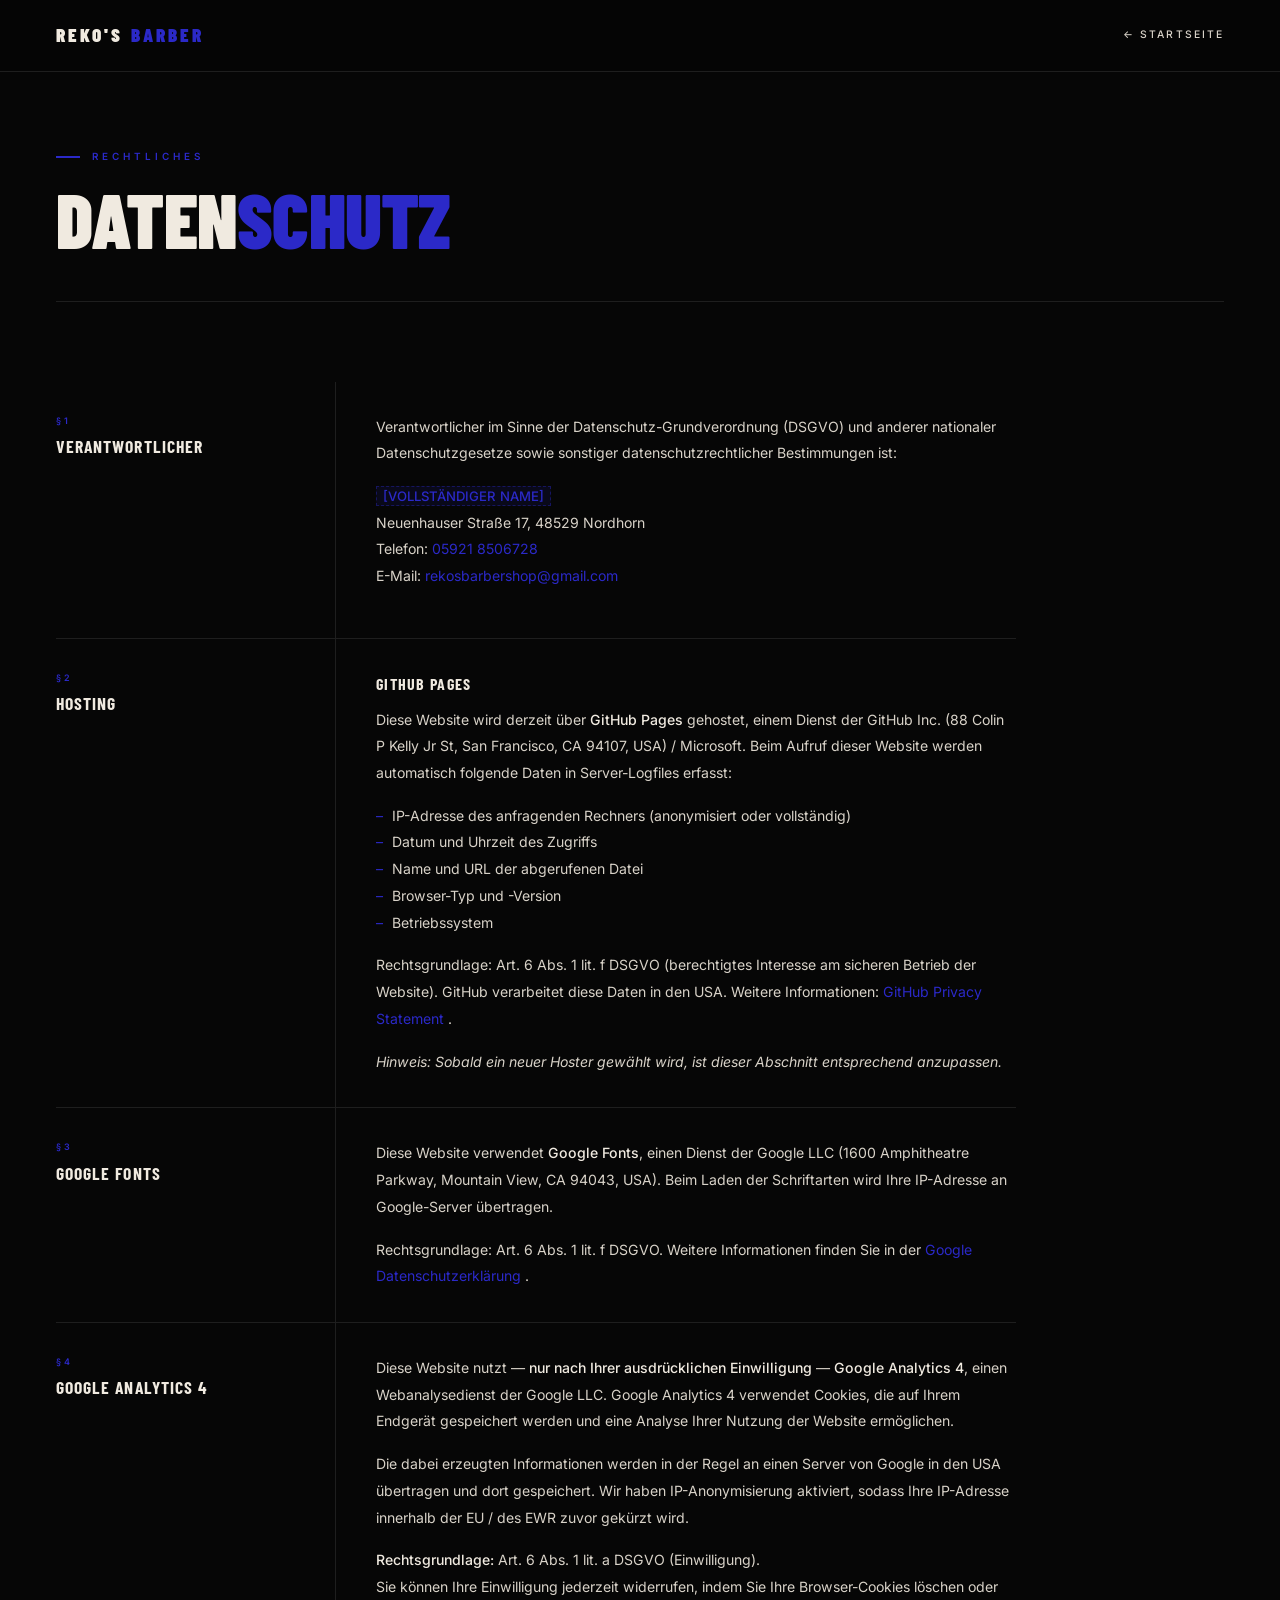
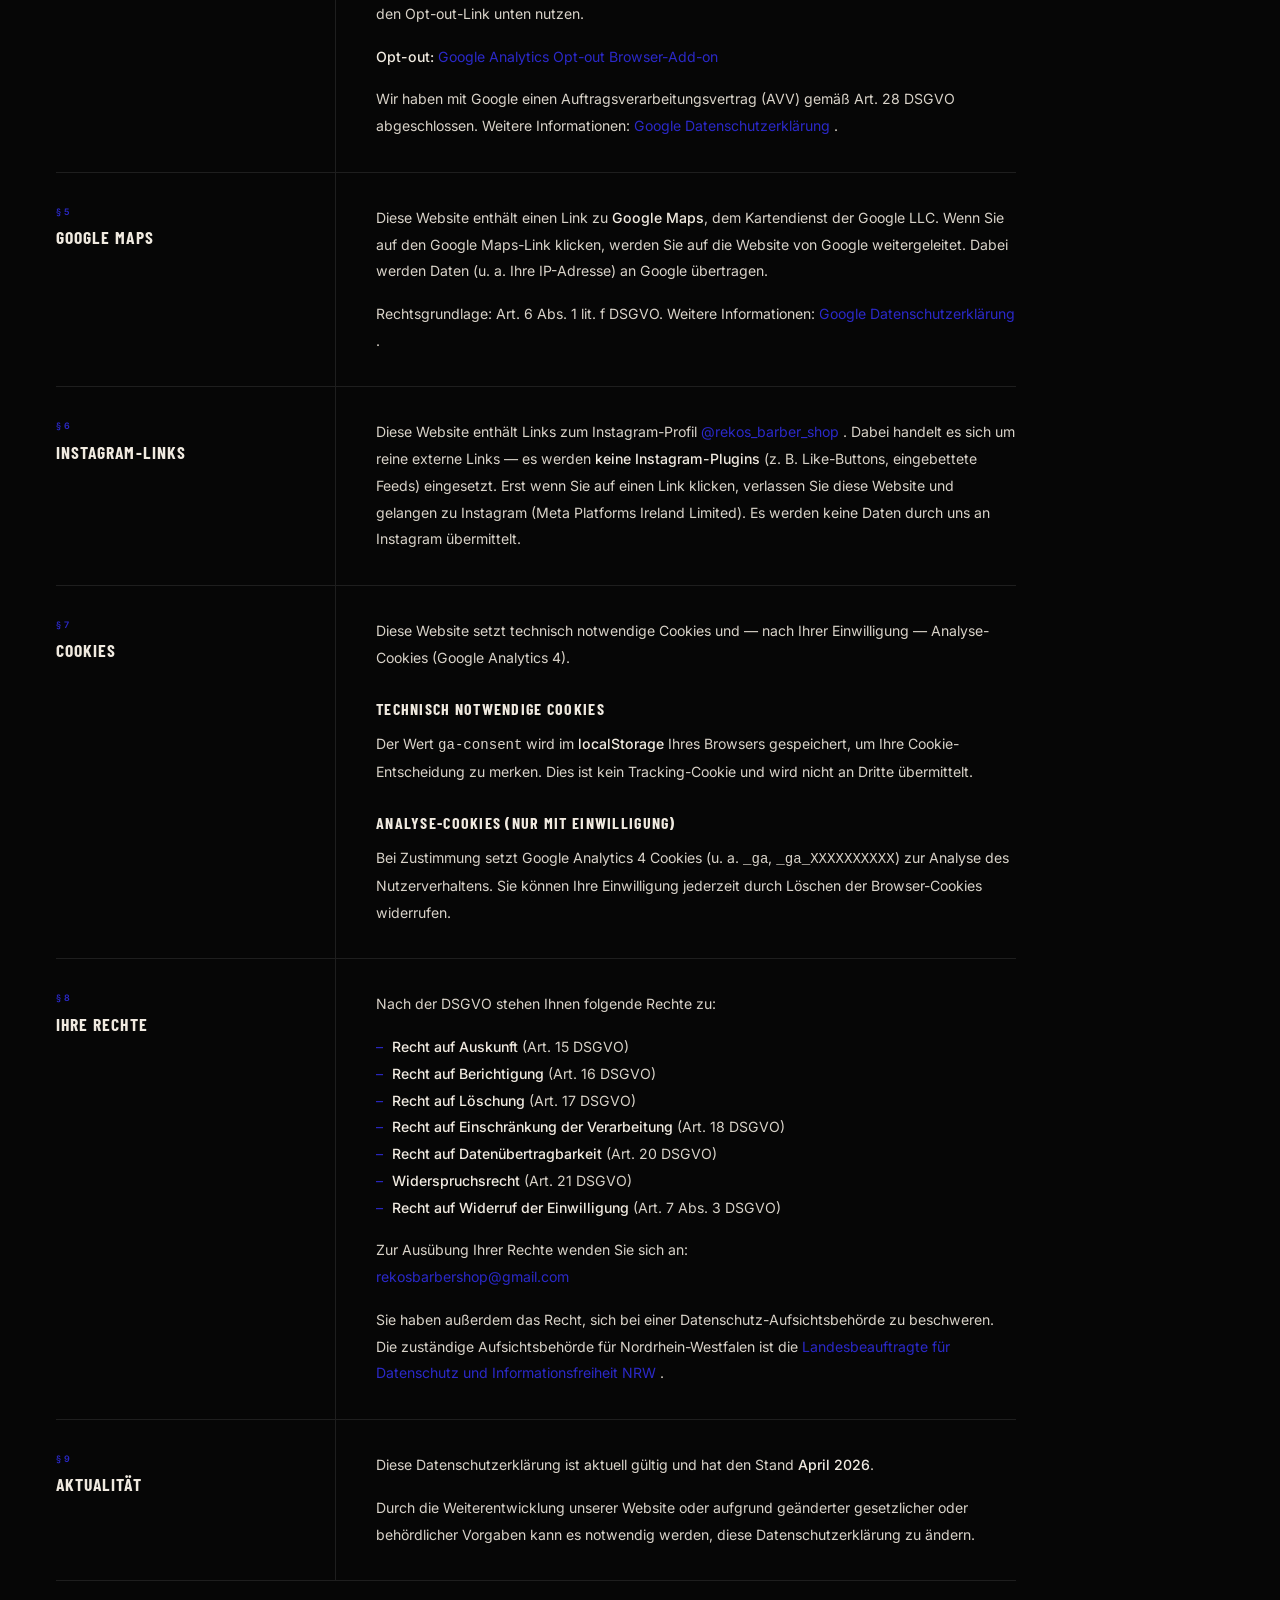
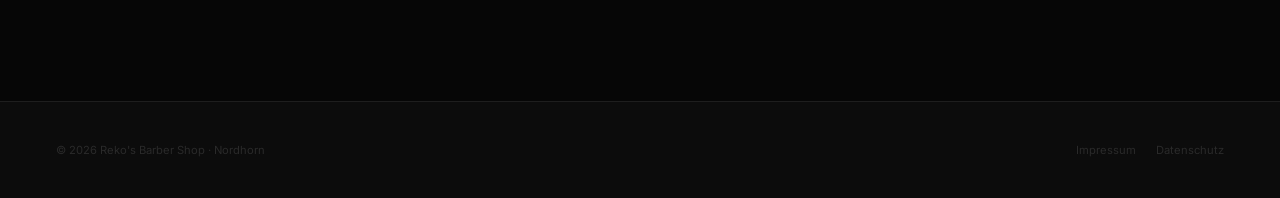
==== datenschutz.html @ 2a0a22bc "Initial commit: Reko's Barber Shop website Structured project with separate HTML/CSS/JS files. Inclu" ====
<!DOCTYPE html>
<html lang="de">
<head>
  <meta charset="UTF-8" />
  <meta name="viewport" content="width=device-width, initial-scale=1.0" />
  <title>Datenschutzerklärung — Reko's Barber Shop Nordhorn</title>
  <meta name="description" content="Datenschutzerklärung von Reko's Barber Shop, Nordhorn." />
  <meta name="robots" content="noindex, follow" />
  <link rel="canonical" href="https://rekos-barbershop.de/datenschutz.html" />

  <link rel="preconnect" href="https://fonts.googleapis.com" />
  <link rel="preconnect" href="https://fonts.gstatic.com" crossorigin />
  <link href="https://fonts.googleapis.com/css2?family=Barlow+Condensed:ital,wght@0,400;0,600;0,700;0,800;0,900;1,700;1,800&family=Inter:wght@300;400;500;600&display=swap" rel="stylesheet" />

  <style>
    :root {
      --black:      #060606;
      --deep:       #0C0C0C;
      --surface:    #111111;
      --card:       #161616;
      --border:     #1E1E1E;
      --border-2:   #2A2A2A;
      --cream:      #F0EAE0;
      --cream-2:    #D8D2C8;
      --cream-dim:  rgba(240,234,224,.18);
      --blue:       #2B29C8;
      --blue-hi:    #4F4EE0;
      --blue-glow:  rgba(43,41,200,.22);
      --f-disp: 'Barlow Condensed', sans-serif;
      --f-body: 'Inter', -apple-system, sans-serif;
      --ease:   cubic-bezier(0.16, 1, 0.3, 1);
    }
    *, *::before, *::after { box-sizing: border-box; margin: 0; padding: 0; }
    html { font-size: 16px; }
    body {
      background: var(--black);
      color: var(--cream);
      font-family: var(--f-body);
      font-weight: 400;
      line-height: 1.6;
      overflow-x: hidden;
    }
    a { color: inherit; text-decoration: none; }
    button { font-family: inherit; cursor: pointer; border: none; background: none; }

    .wrap { width: 100%; max-width: 1440px; margin: 0 auto; padding: 0 56px; }

    /* ─── HEADER ─── */
    #hdr {
      position: fixed; top: 0; left: 0; right: 0; z-index: 500;
      padding: 0 56px; height: 72px;
      display: flex; align-items: center; justify-content: space-between;
      background: rgba(6,6,6,.92);
      backdrop-filter: blur(24px) saturate(1.2);
      border-bottom: 1px solid var(--border);
    }
    .hdr-logo {
      font-family: var(--f-disp);
      font-size: 1.2rem; font-weight: 900;
      letter-spacing: .16em; text-transform: uppercase;
    }
    .hdr-logo em { color: var(--blue); font-style: normal; }
    .hdr-back {
      font-family: var(--f-body);
      font-size: .65rem; font-weight: 500;
      letter-spacing: .2em; text-transform: uppercase;
      color: var(--cream-2);
      transition: color .25s;
      display: flex; align-items: center; gap: 8px;
    }
    .hdr-back:hover { color: var(--cream); }

    /* ─── PAGE CONTENT ─── */
    .legal-page {
      padding: 140px 0 120px;
      min-height: 100vh;
    }
    .legal-header {
      margin-bottom: 80px;
      border-bottom: 1px solid var(--border);
      padding-bottom: 48px;
    }
    .slabel {
      display: inline-flex; align-items: center; gap: 12px;
      font-family: var(--f-body);
      font-size: .62rem; font-weight: 600;
      letter-spacing: .4em; text-transform: uppercase;
      color: var(--blue);
      margin-bottom: 20px;
    }
    .slabel::before {
      content: ''; display: block;
      width: 24px; height: 2px; background: var(--blue);
    }
    .legal-h1 {
      font-family: var(--f-disp);
      font-size: clamp(2.8rem, 6vw, 7.5rem);
      font-weight: 900; text-transform: uppercase;
      letter-spacing: -.01em; line-height: .88;
      color: var(--cream);
    }
    .legal-h1 em { color: var(--blue); font-style: normal; }

    /* ─── LEGAL BLOCKS ─── */
    .legal-body {
      display: grid;
      grid-template-columns: 280px 1fr;
      gap: 0;
      max-width: 960px;
    }
    .legal-section { display: contents; }
    .legal-section-label {
      padding: 32px 40px 32px 0;
      border-bottom: 1px solid var(--border);
      border-right: 1px solid var(--border);
    }
    .lsl-num {
      font-family: var(--f-body);
      font-size: .56rem; font-weight: 600;
      letter-spacing: .3em; text-transform: uppercase;
      color: var(--blue); margin-bottom: 8px;
    }
    .lsl-title {
      font-family: var(--f-disp);
      font-size: 1.1rem; font-weight: 700;
      text-transform: uppercase; letter-spacing: .06em;
      color: var(--cream); line-height: 1.2;
    }
    .legal-section-content {
      padding: 32px 0 32px 40px;
      border-bottom: 1px solid var(--border);
    }
    .legal-section-content p,
    .legal-section-content address {
      font-size: .88rem; color: var(--cream-2);
      line-height: 1.9; font-style: normal;
      margin-bottom: 16px;
    }
    .legal-section-content p:last-child { margin-bottom: 0; }
    .legal-section-content strong { color: var(--cream); font-weight: 500; }
    .legal-section-content a { color: var(--blue); transition: opacity .2s; }
    .legal-section-content a:hover { opacity: .75; }
    .legal-section-content h3 {
      font-family: var(--f-disp);
      font-size: 1rem; font-weight: 700;
      text-transform: uppercase; letter-spacing: .08em;
      color: var(--cream); margin: 24px 0 10px;
    }
    .legal-section-content h3:first-child { margin-top: 0; }
    .legal-section-content ul {
      list-style: none; margin-bottom: 16px;
    }
    .legal-section-content ul li {
      font-size: .88rem; color: var(--cream-2);
      line-height: 1.9; padding-left: 16px; position: relative;
    }
    .legal-section-content ul li::before {
      content: '–'; position: absolute; left: 0; color: var(--blue);
    }
    .legal-section-content .placeholder {
      color: var(--blue);
      background: rgba(43,41,200,.1);
      padding: 1px 6px;
      border: 1px dashed rgba(43,41,200,.4);
      font-family: var(--f-body);
      font-size: .82rem;
    }

    /* ─── FOOTER ─── */
    footer {
      background: var(--deep);
      border-top: 1px solid var(--border);
      padding: 40px 0;
    }
    .ft-bottom {
      display: flex; justify-content: space-between;
      align-items: center; flex-wrap: wrap; gap: 12px;
    }
    .ft-copy { font-size: .7rem; color: var(--border-2); }
    .ft-legal { display: flex; gap: 20px; }
    .ft-legal a { font-size: .7rem; color: var(--border-2); transition: color .25s; }
    .ft-legal a:hover { color: var(--blue); }

    /* ─── RESPONSIVE ─── */
    @media (max-width: 768px) {
      .wrap { padding: 0 20px; }
      #hdr { padding: 0 20px; }
      .legal-page { padding: 100px 0 80px; }
      .legal-body { grid-template-columns: 1fr; }
      .legal-section-label {
        border-right: none; border-bottom: none;
        padding: 24px 0 8px;
      }
      .legal-section-content { padding: 0 0 24px; }
    }
  </style>
</head>
<body>

  <!-- ════ HEADER ════ -->
  <header id="hdr">
    <a href="index.html" class="hdr-logo" aria-label="Reko's Barber Shop">REKO'S <em>BARBER</em></a>
    <a href="index.html" class="hdr-back" aria-label="Zurück zur Startseite">← Startseite</a>
  </header>

  <!-- ════ DATENSCHUTZ ════ -->
  <main class="legal-page">
    <div class="wrap">

      <div class="legal-header">
        <div class="slabel">Rechtliches</div>
        <h1 class="legal-h1">DATEN<em>SCHUTZ</em></h1>
      </div>

      <div class="legal-body">

        <!-- §1 Verantwortlicher -->
        <div class="legal-section">
          <div class="legal-section-label">
            <div class="lsl-num">§1</div>
            <div class="lsl-title">Verantwortlicher</div>
          </div>
          <div class="legal-section-content">
            <p>
              Verantwortlicher im Sinne der Datenschutz-Grundverordnung (DSGVO) und anderer
              nationaler Datenschutzgesetze sowie sonstiger datenschutzrechtlicher Bestimmungen ist:
            </p>
            <address>
              <strong><span class="placeholder">[VOLLSTÄNDIGER NAME]</span></strong><br>
              Neuenhauser Straße 17, 48529 Nordhorn<br>
              Telefon: <a href="tel:+4959218506728">05921 8506728</a><br>
              E-Mail: <a href="mailto:rekosbarbershop@gmail.com">rekosbarbershop@gmail.com</a>
            </address>
          </div>
        </div>

        <!-- §2 Hosting -->
        <div class="legal-section">
          <div class="legal-section-label">
            <div class="lsl-num">§2</div>
            <div class="lsl-title">Hosting</div>
          </div>
          <div class="legal-section-content">
            <h3>GitHub Pages</h3>
            <p>
              Diese Website wird derzeit über <strong>GitHub Pages</strong> gehostet, einem Dienst
              der GitHub Inc. (88 Colin P Kelly Jr St, San Francisco, CA 94107, USA) / Microsoft.
              Beim Aufruf dieser Website werden automatisch folgende Daten in Server-Logfiles erfasst:
            </p>
            <ul>
              <li>IP-Adresse des anfragenden Rechners (anonymisiert oder vollständig)</li>
              <li>Datum und Uhrzeit des Zugriffs</li>
              <li>Name und URL der abgerufenen Datei</li>
              <li>Browser-Typ und -Version</li>
              <li>Betriebssystem</li>
            </ul>
            <p>
              Rechtsgrundlage: Art. 6 Abs. 1 lit. f DSGVO (berechtigtes Interesse am sicheren
              Betrieb der Website). GitHub verarbeitet diese Daten in den USA.
              Weitere Informationen: <a href="https://docs.github.com/en/site-policy/privacy-policies/github-general-privacy-statement" target="_blank" rel="noopener">
                GitHub Privacy Statement
              </a>.
            </p>
            <p>
              <em>Hinweis: Sobald ein neuer Hoster gewählt wird, ist dieser Abschnitt entsprechend
              anzupassen.</em>
            </p>
          </div>
        </div>

        <!-- §3 Google Fonts -->
        <div class="legal-section">
          <div class="legal-section-label">
            <div class="lsl-num">§3</div>
            <div class="lsl-title">Google Fonts</div>
          </div>
          <div class="legal-section-content">
            <p>
              Diese Website verwendet <strong>Google Fonts</strong>, einen Dienst der Google LLC
              (1600 Amphitheatre Parkway, Mountain View, CA 94043, USA). Beim Laden der Schriftarten
              wird Ihre IP-Adresse an Google-Server übertragen.
            </p>
            <p>
              Rechtsgrundlage: Art. 6 Abs. 1 lit. f DSGVO.
              Weitere Informationen finden Sie in der
              <a href="https://policies.google.com/privacy" target="_blank" rel="noopener">
                Google Datenschutzerklärung
              </a>.
            </p>
          </div>
        </div>

        <!-- §4 Google Analytics -->
        <div class="legal-section">
          <div class="legal-section-label">
            <div class="lsl-num">§4</div>
            <div class="lsl-title">Google Analytics 4</div>
          </div>
          <div class="legal-section-content">
            <p>
              Diese Website nutzt — <strong>nur nach Ihrer ausdrücklichen Einwilligung</strong> —
              <strong>Google Analytics 4</strong>, einen Webanalysedienst der Google LLC.
              Google Analytics 4 verwendet Cookies, die auf Ihrem Endgerät gespeichert werden
              und eine Analyse Ihrer Nutzung der Website ermöglichen.
            </p>
            <p>
              Die dabei erzeugten Informationen werden in der Regel an einen Server von Google
              in den USA übertragen und dort gespeichert. Wir haben IP-Anonymisierung aktiviert,
              sodass Ihre IP-Adresse innerhalb der EU / des EWR zuvor gekürzt wird.
            </p>
            <p>
              <strong>Rechtsgrundlage:</strong> Art. 6 Abs. 1 lit. a DSGVO (Einwilligung).<br>
              Sie können Ihre Einwilligung jederzeit widerrufen, indem Sie Ihre Browser-Cookies
              löschen oder den Opt-out-Link unten nutzen.
            </p>
            <p>
              <strong>Opt-out:</strong>
              <a href="https://tools.google.com/dlpage/gaoptout" target="_blank" rel="noopener">
                Google Analytics Opt-out Browser-Add-on
              </a>
            </p>
            <p>
              Wir haben mit Google einen Auftragsverarbeitungsvertrag (AVV) gemäß Art. 28 DSGVO
              abgeschlossen. Weitere Informationen:
              <a href="https://policies.google.com/privacy" target="_blank" rel="noopener">
                Google Datenschutzerklärung
              </a>.
            </p>
          </div>
        </div>

        <!-- §5 Google Maps -->
        <div class="legal-section">
          <div class="legal-section-label">
            <div class="lsl-num">§5</div>
            <div class="lsl-title">Google Maps</div>
          </div>
          <div class="legal-section-content">
            <p>
              Diese Website enthält einen Link zu <strong>Google Maps</strong>, dem Kartendienst
              der Google LLC. Wenn Sie auf den Google Maps-Link klicken, werden Sie auf die
              Website von Google weitergeleitet. Dabei werden Daten (u. a. Ihre IP-Adresse)
              an Google übertragen.
            </p>
            <p>
              Rechtsgrundlage: Art. 6 Abs. 1 lit. f DSGVO.
              Weitere Informationen:
              <a href="https://policies.google.com/privacy" target="_blank" rel="noopener">
                Google Datenschutzerklärung
              </a>.
            </p>
          </div>
        </div>

        <!-- §6 Instagram -->
        <div class="legal-section">
          <div class="legal-section-label">
            <div class="lsl-num">§6</div>
            <div class="lsl-title">Instagram-Links</div>
          </div>
          <div class="legal-section-content">
            <p>
              Diese Website enthält Links zum Instagram-Profil
              <a href="https://www.instagram.com/rekos_barber_shop/" target="_blank" rel="noopener">
                @rekos_barber_shop
              </a>. Dabei handelt es sich um reine externe Links —
              es werden <strong>keine Instagram-Plugins</strong> (z. B. Like-Buttons, eingebettete
              Feeds) eingesetzt. Erst wenn Sie auf einen Link klicken, verlassen Sie diese Website
              und gelangen zu Instagram (Meta Platforms Ireland Limited). Es werden keine Daten
              durch uns an Instagram übermittelt.
            </p>
          </div>
        </div>

        <!-- §7 Cookies -->
        <div class="legal-section">
          <div class="legal-section-label">
            <div class="lsl-num">§7</div>
            <div class="lsl-title">Cookies</div>
          </div>
          <div class="legal-section-content">
            <p>
              Diese Website setzt technisch notwendige Cookies und — nach Ihrer Einwilligung —
              Analyse-Cookies (Google Analytics 4).
            </p>
            <h3>Technisch notwendige Cookies</h3>
            <p>
              Der Wert <code>ga-consent</code> wird im <strong>localStorage</strong> Ihres
              Browsers gespeichert, um Ihre Cookie-Entscheidung zu merken. Dies ist kein
              Tracking-Cookie und wird nicht an Dritte übermittelt.
            </p>
            <h3>Analyse-Cookies (nur mit Einwilligung)</h3>
            <p>
              Bei Zustimmung setzt Google Analytics 4 Cookies (u. a. <code>_ga</code>,
              <code>_ga_XXXXXXXXXX</code>) zur Analyse des Nutzerverhaltens.
              Sie können Ihre Einwilligung jederzeit durch Löschen der Browser-Cookies widerrufen.
            </p>
          </div>
        </div>

        <!-- §8 Betroffenenrechte -->
        <div class="legal-section">
          <div class="legal-section-label">
            <div class="lsl-num">§8</div>
            <div class="lsl-title">Ihre Rechte</div>
          </div>
          <div class="legal-section-content">
            <p>
              Nach der DSGVO stehen Ihnen folgende Rechte zu:
            </p>
            <ul>
              <li><strong>Recht auf Auskunft</strong> (Art. 15 DSGVO)</li>
              <li><strong>Recht auf Berichtigung</strong> (Art. 16 DSGVO)</li>
              <li><strong>Recht auf Löschung</strong> (Art. 17 DSGVO)</li>
              <li><strong>Recht auf Einschränkung der Verarbeitung</strong> (Art. 18 DSGVO)</li>
              <li><strong>Recht auf Datenübertragbarkeit</strong> (Art. 20 DSGVO)</li>
              <li><strong>Widerspruchsrecht</strong> (Art. 21 DSGVO)</li>
              <li><strong>Recht auf Widerruf der Einwilligung</strong> (Art. 7 Abs. 3 DSGVO)</li>
            </ul>
            <p>
              Zur Ausübung Ihrer Rechte wenden Sie sich an:<br>
              <a href="mailto:rekosbarbershop@gmail.com">rekosbarbershop@gmail.com</a>
            </p>
            <p>
              Sie haben außerdem das Recht, sich bei einer Datenschutz-Aufsichtsbehörde zu
              beschweren. Die zuständige Aufsichtsbehörde für Nordrhein-Westfalen ist die
              <a href="https://www.ldi.nrw.de" target="_blank" rel="noopener">
                Landesbeauftragte für Datenschutz und Informationsfreiheit NRW
              </a>.
            </p>
          </div>
        </div>

        <!-- §9 Aktualisierung -->
        <div class="legal-section">
          <div class="legal-section-label">
            <div class="lsl-num">§9</div>
            <div class="lsl-title">Aktualität</div>
          </div>
          <div class="legal-section-content">
            <p>
              Diese Datenschutzerklärung ist aktuell gültig und hat den Stand
              <strong id="ds-date">April 2026</strong>.
            </p>
            <p>
              Durch die Weiterentwicklung unserer Website oder aufgrund geänderter gesetzlicher
              oder behördlicher Vorgaben kann es notwendig werden, diese Datenschutzerklärung
              zu ändern.
            </p>
          </div>
        </div>

      </div><!-- /.legal-body -->

    </div>
  </main>

  <!-- ════ FOOTER ════ -->
  <footer>
    <div class="wrap">
      <div class="ft-bottom">
        <span class="ft-copy" id="ft-copy-ds">© 2026 Reko's Barber Shop · Nordhorn</span>
        <div class="ft-legal">
          <a href="impressum.html">Impressum</a>
          <a href="datenschutz.html" aria-current="page">Datenschutz</a>
        </div>
      </div>
    </div>
  </footer>

  <script>
    const el = document.getElementById('ft-copy-ds');
    if (el) el.textContent = '© ' + new Date().getFullYear() + " Reko's Barber Shop · Nordhorn";
  </script>

</body>
</html>
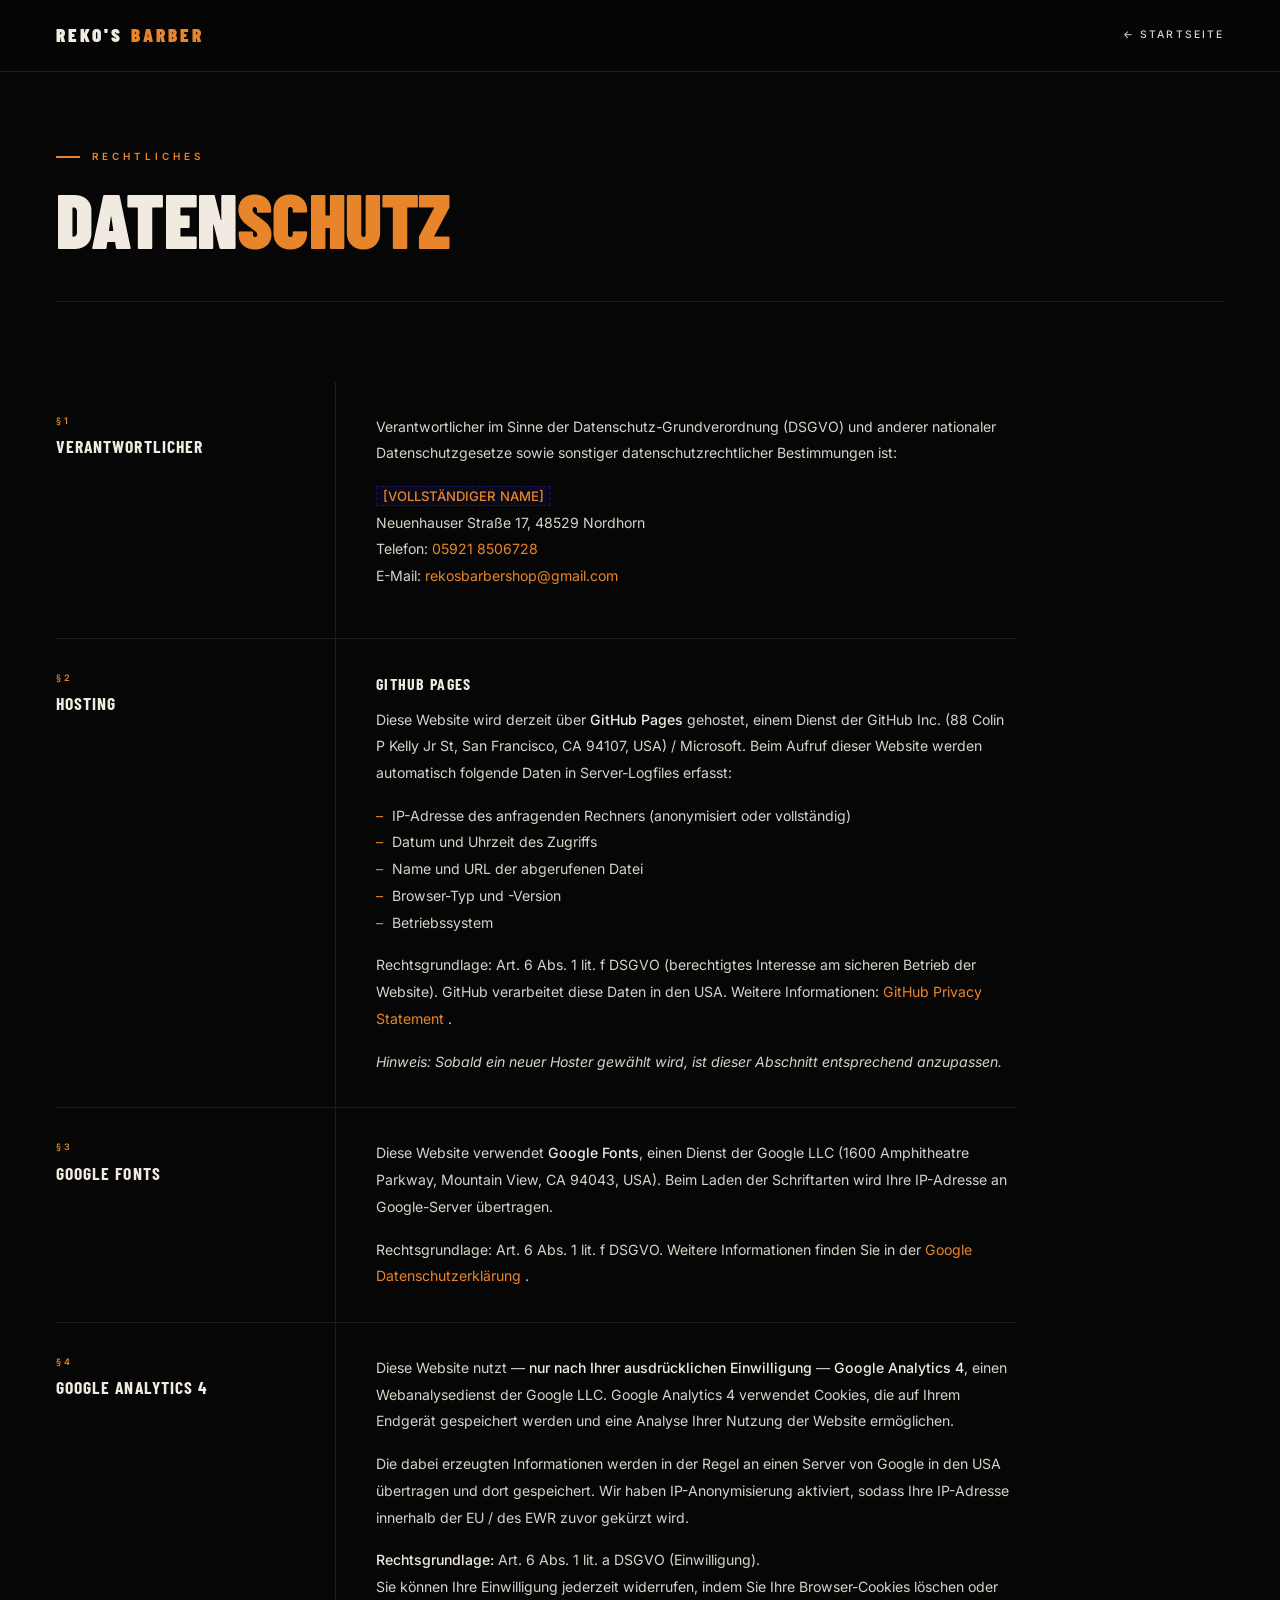
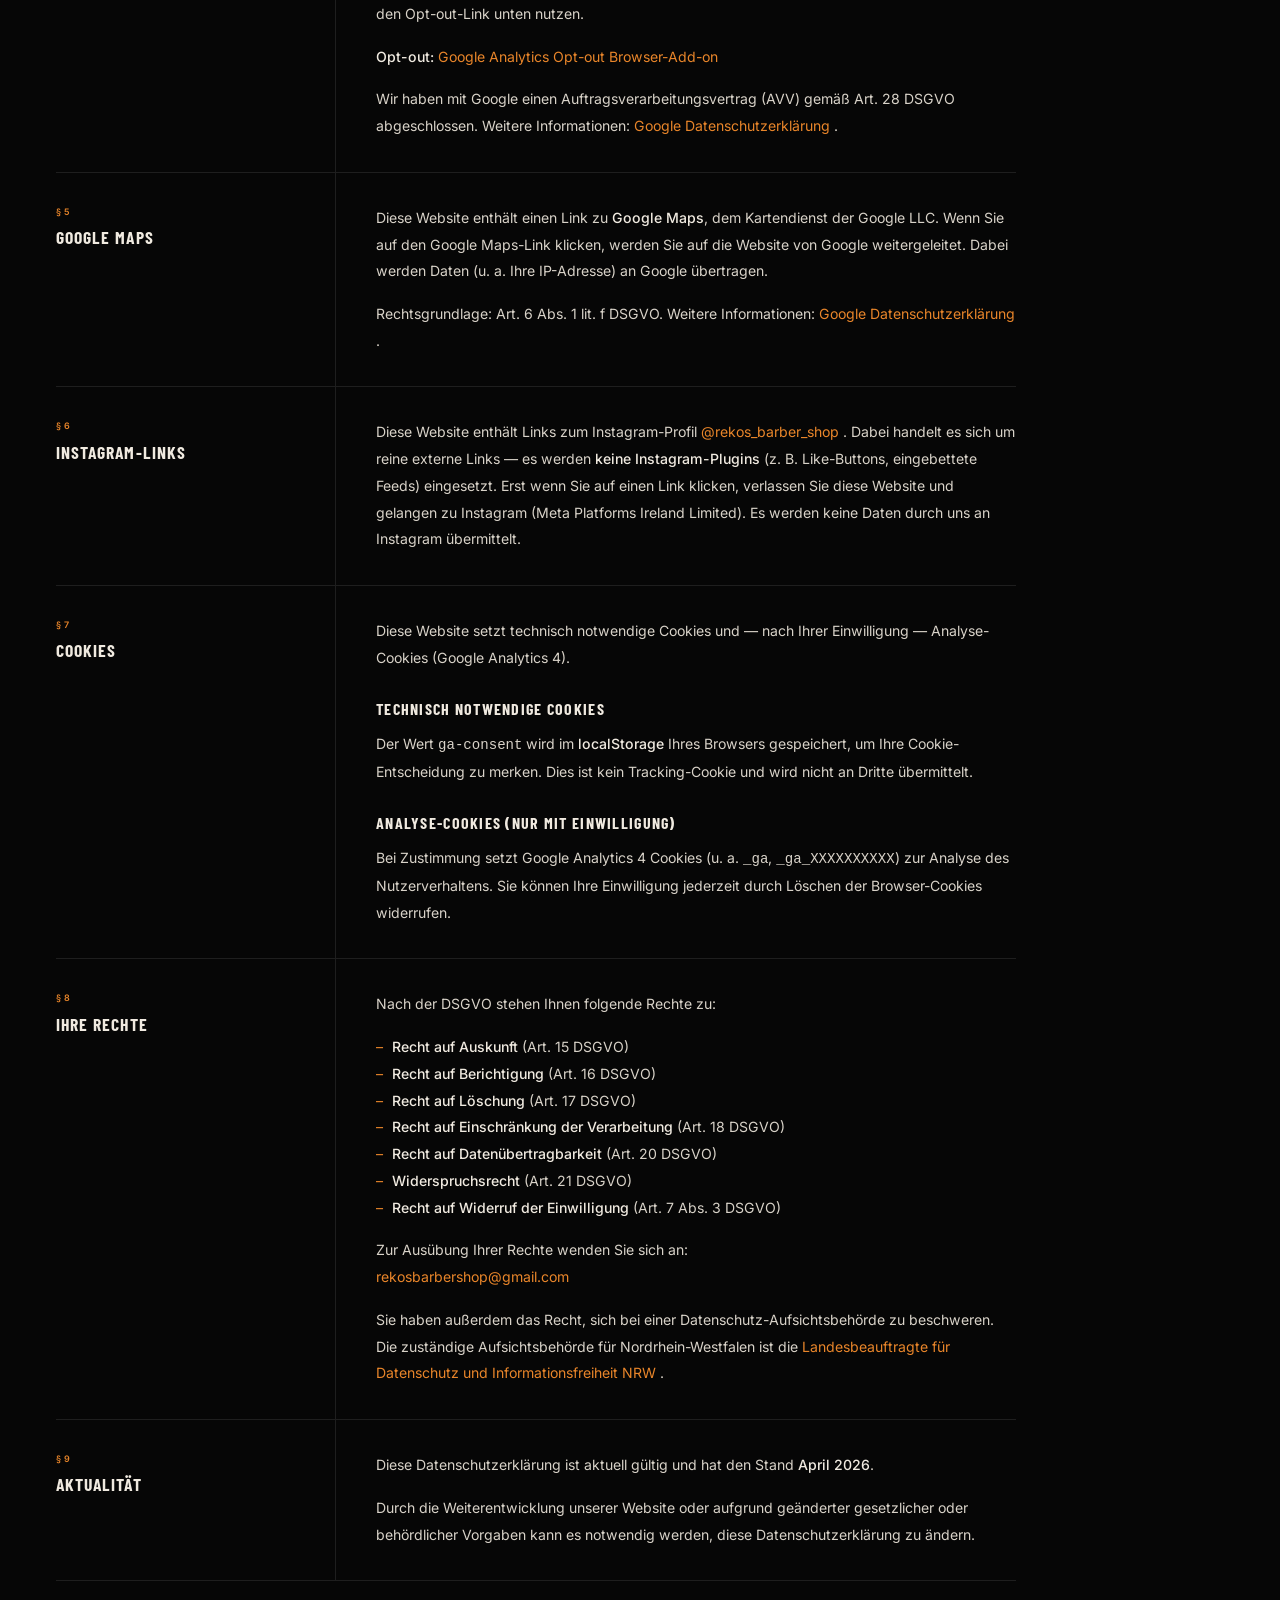
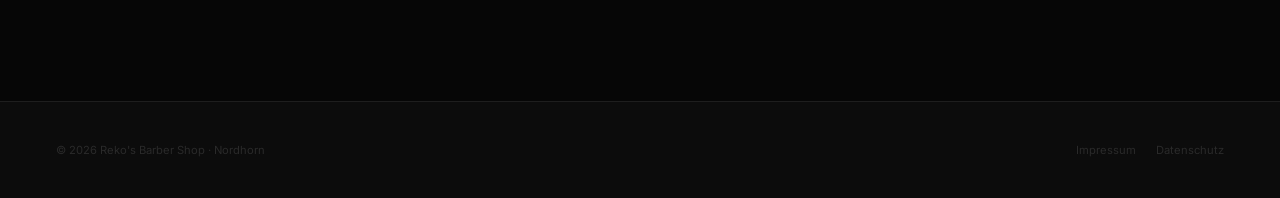
==== commit 8950f963: "fix: years auto-generates subtitle text, REKO→BARBER, TERMIN→KOMM VORBEI, legal pages blue→amber" ====
--- a/datenschutz.html
+++ b/datenschutz.html
@@ -23,9 +23,9 @@
       --cream:      #F0EAE0;
       --cream-2:    #D8D2C8;
       --cream-dim:  rgba(240,234,224,.18);
-      --blue:       #2B29C8;
-      --blue-hi:    #4F4EE0;
-      --blue-glow:  rgba(43,41,200,.22);
+      --blue:       #E8852A;
+      --blue-hi:    #F5A050;
+      --blue-glow:  rgba(232,133,42,.22);
       --f-disp: 'Barlow Condensed', sans-serif;
       --f-body: 'Inter', -apple-system, sans-serif;
       --ease:   cubic-bezier(0.16, 1, 0.3, 1);
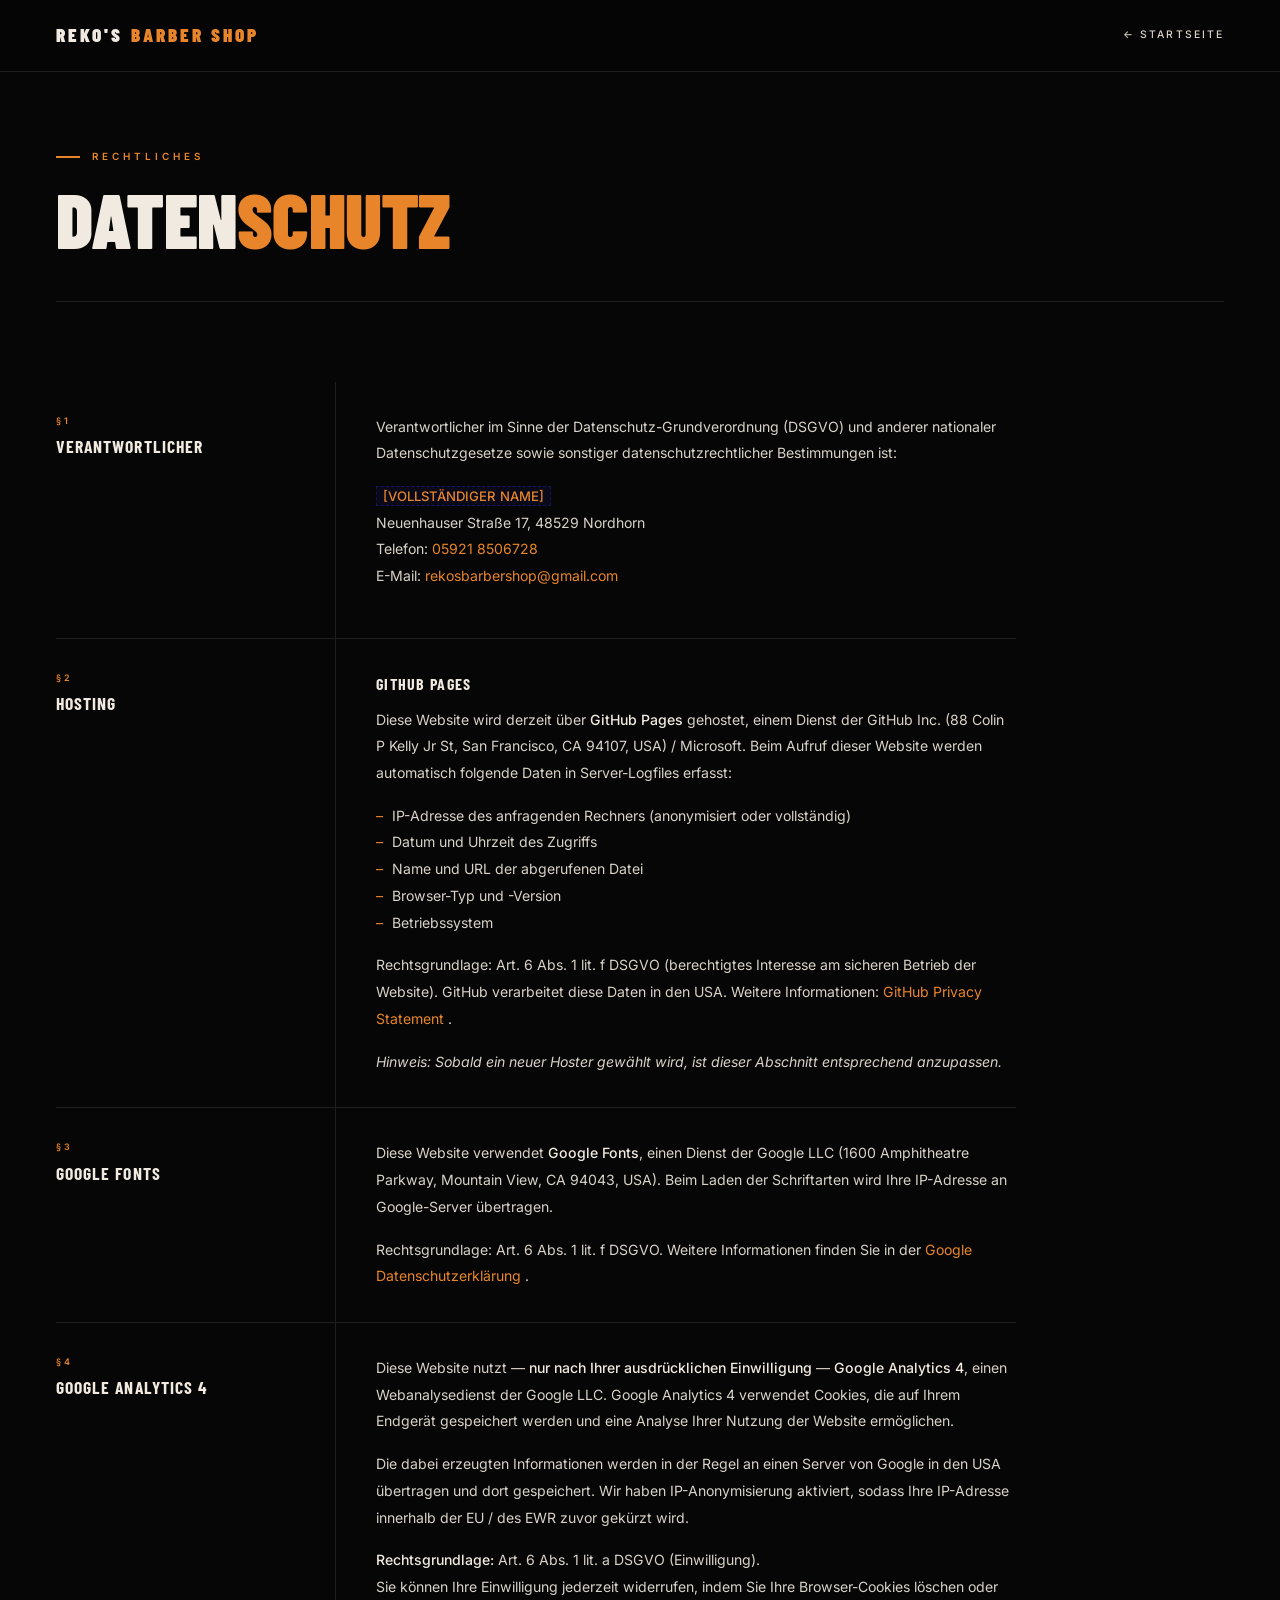
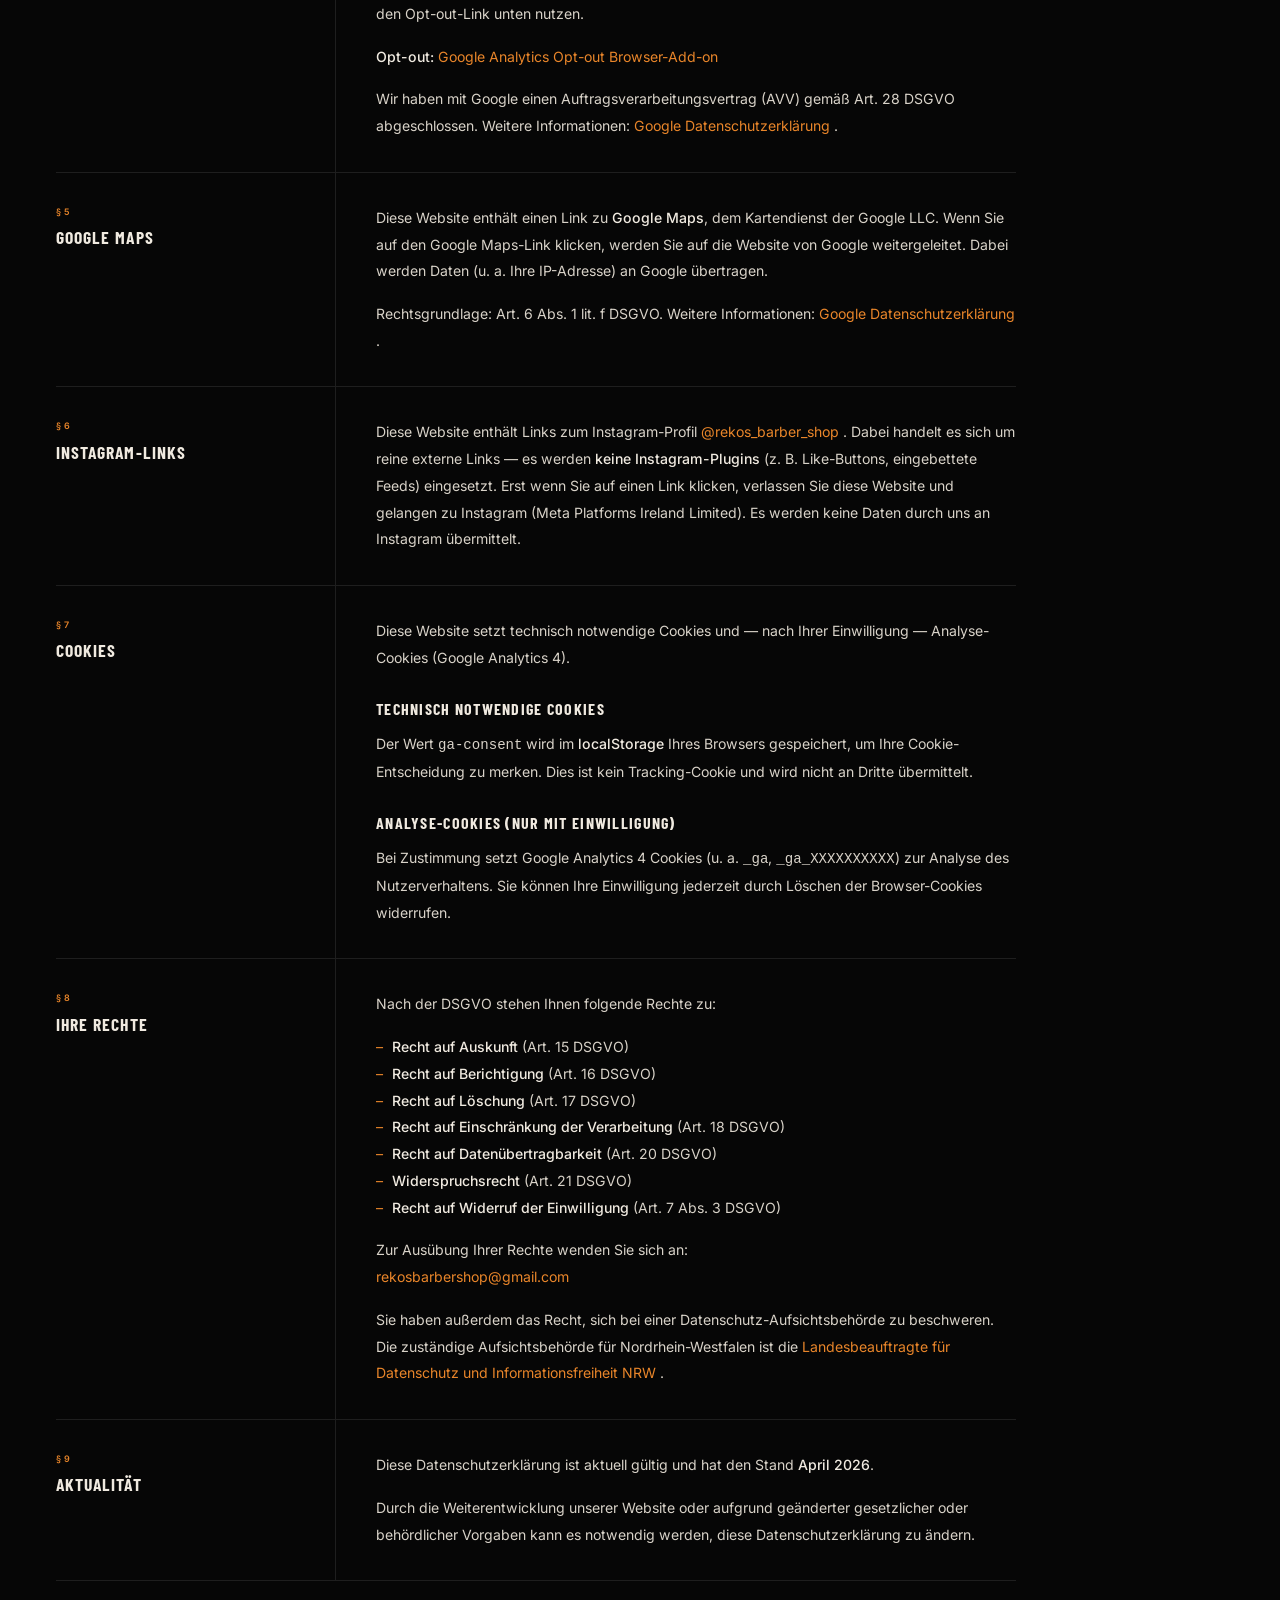
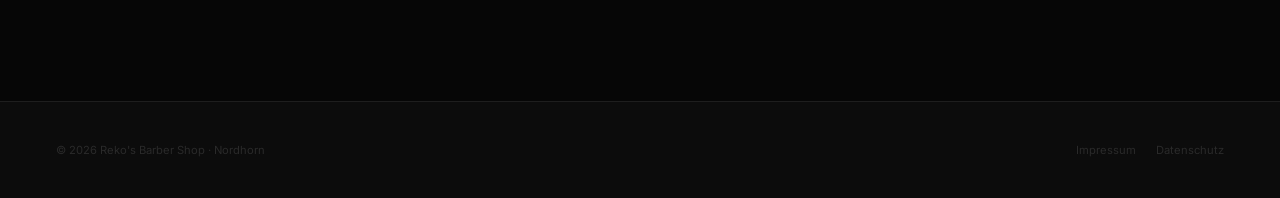
==== commit 169d3dca: "fix: add SHOP to nav logo on impressum and datenschutz pages" ====
--- a/datenschutz.html
+++ b/datenschutz.html
@@ -199,7 +199,7 @@
 
   <!-- ════ HEADER ════ -->
   <header id="hdr">
-    <a href="index.html" class="hdr-logo" aria-label="Reko's Barber Shop">REKO'S <em>BARBER</em></a>
+    <a href="index.html" class="hdr-logo" aria-label="Reko's Barber Shop">REKO'S <em>BARBER SHOP</em></a>
     <a href="index.html" class="hdr-back" aria-label="Zurück zur Startseite">← Startseite</a>
   </header>
 
